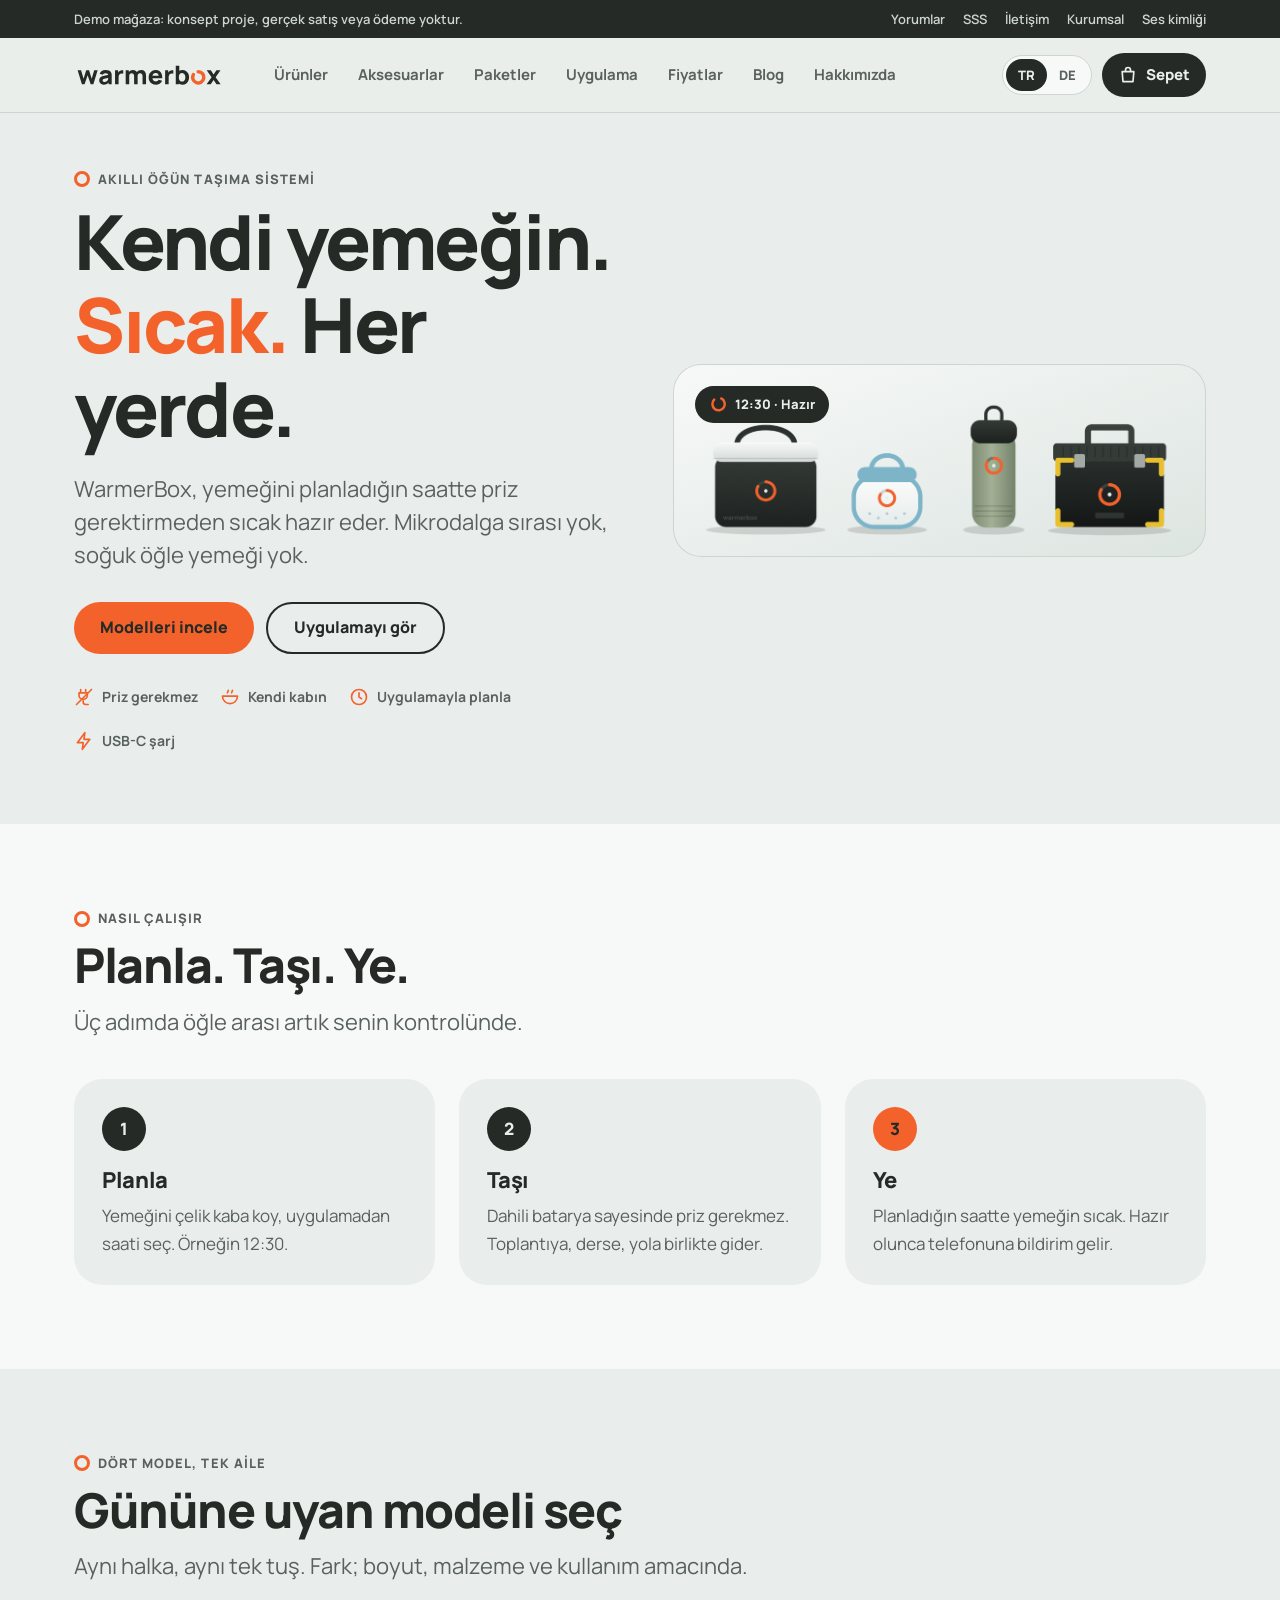
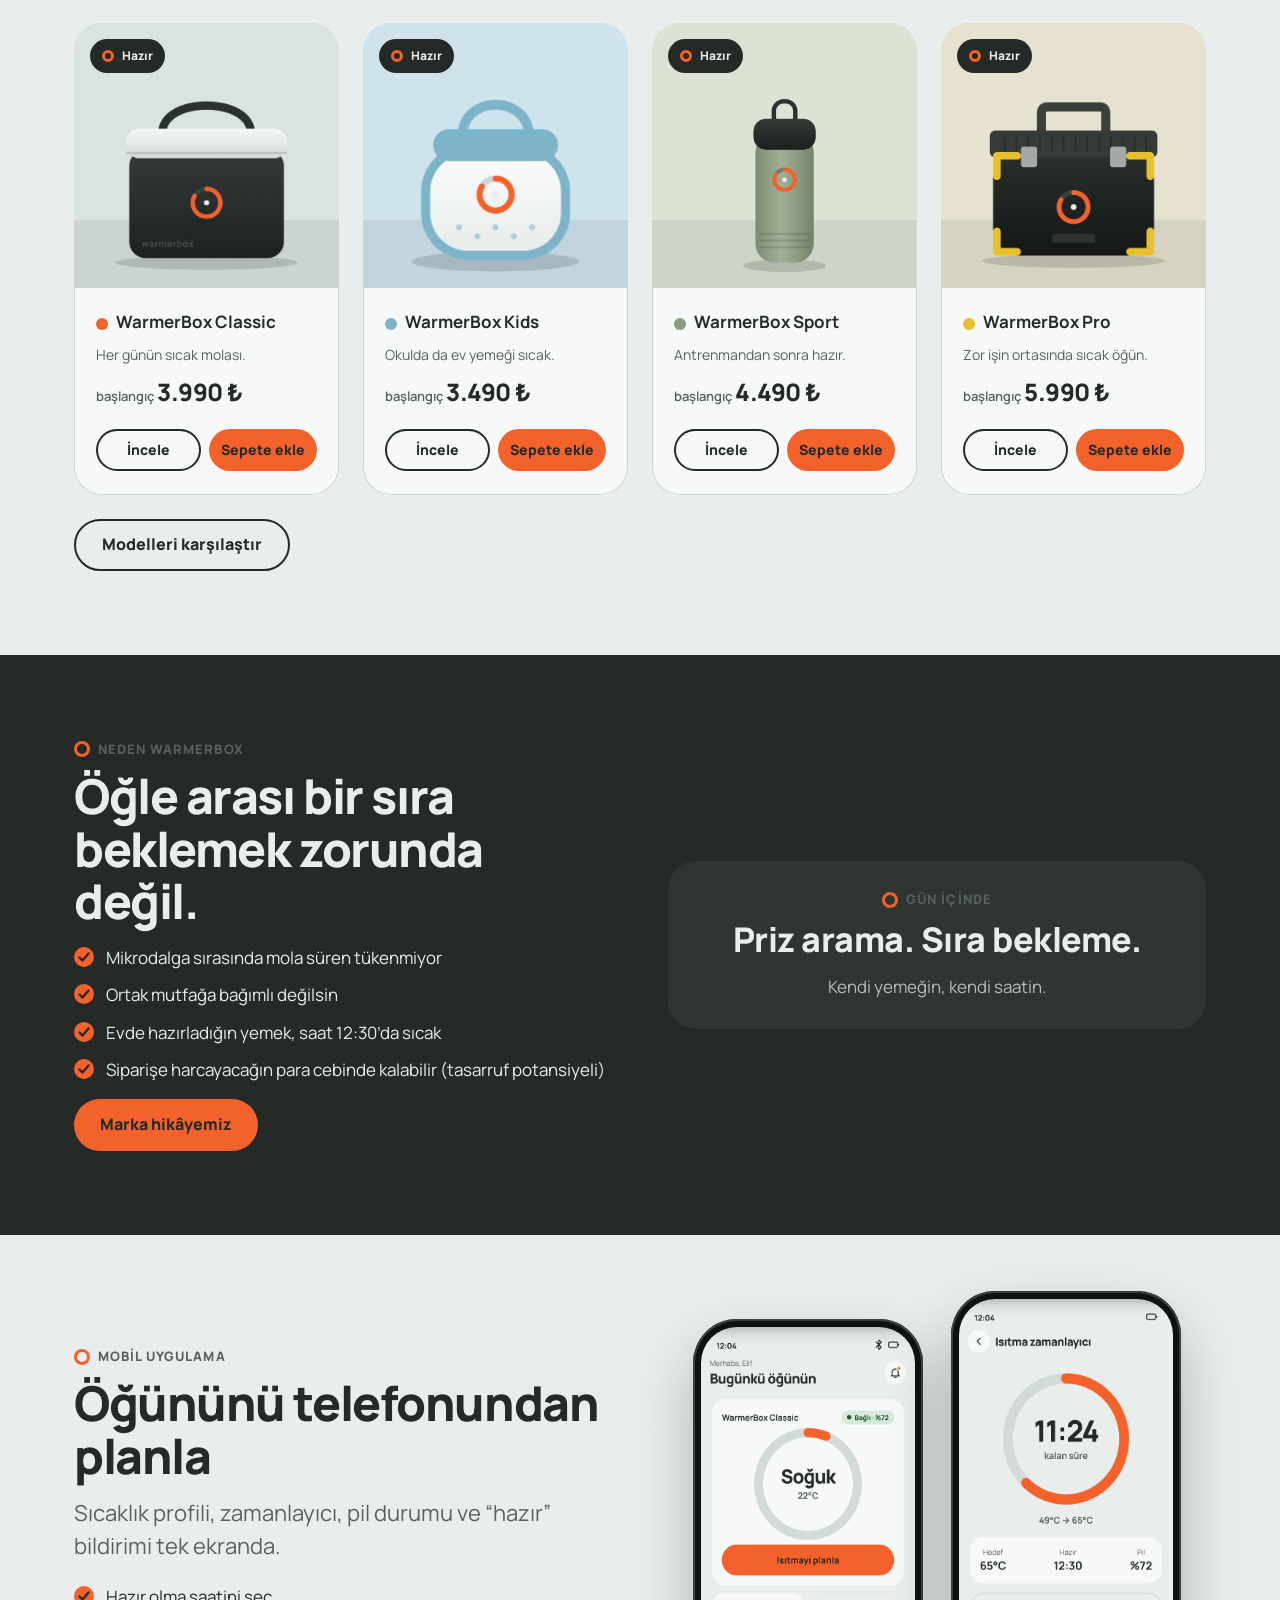
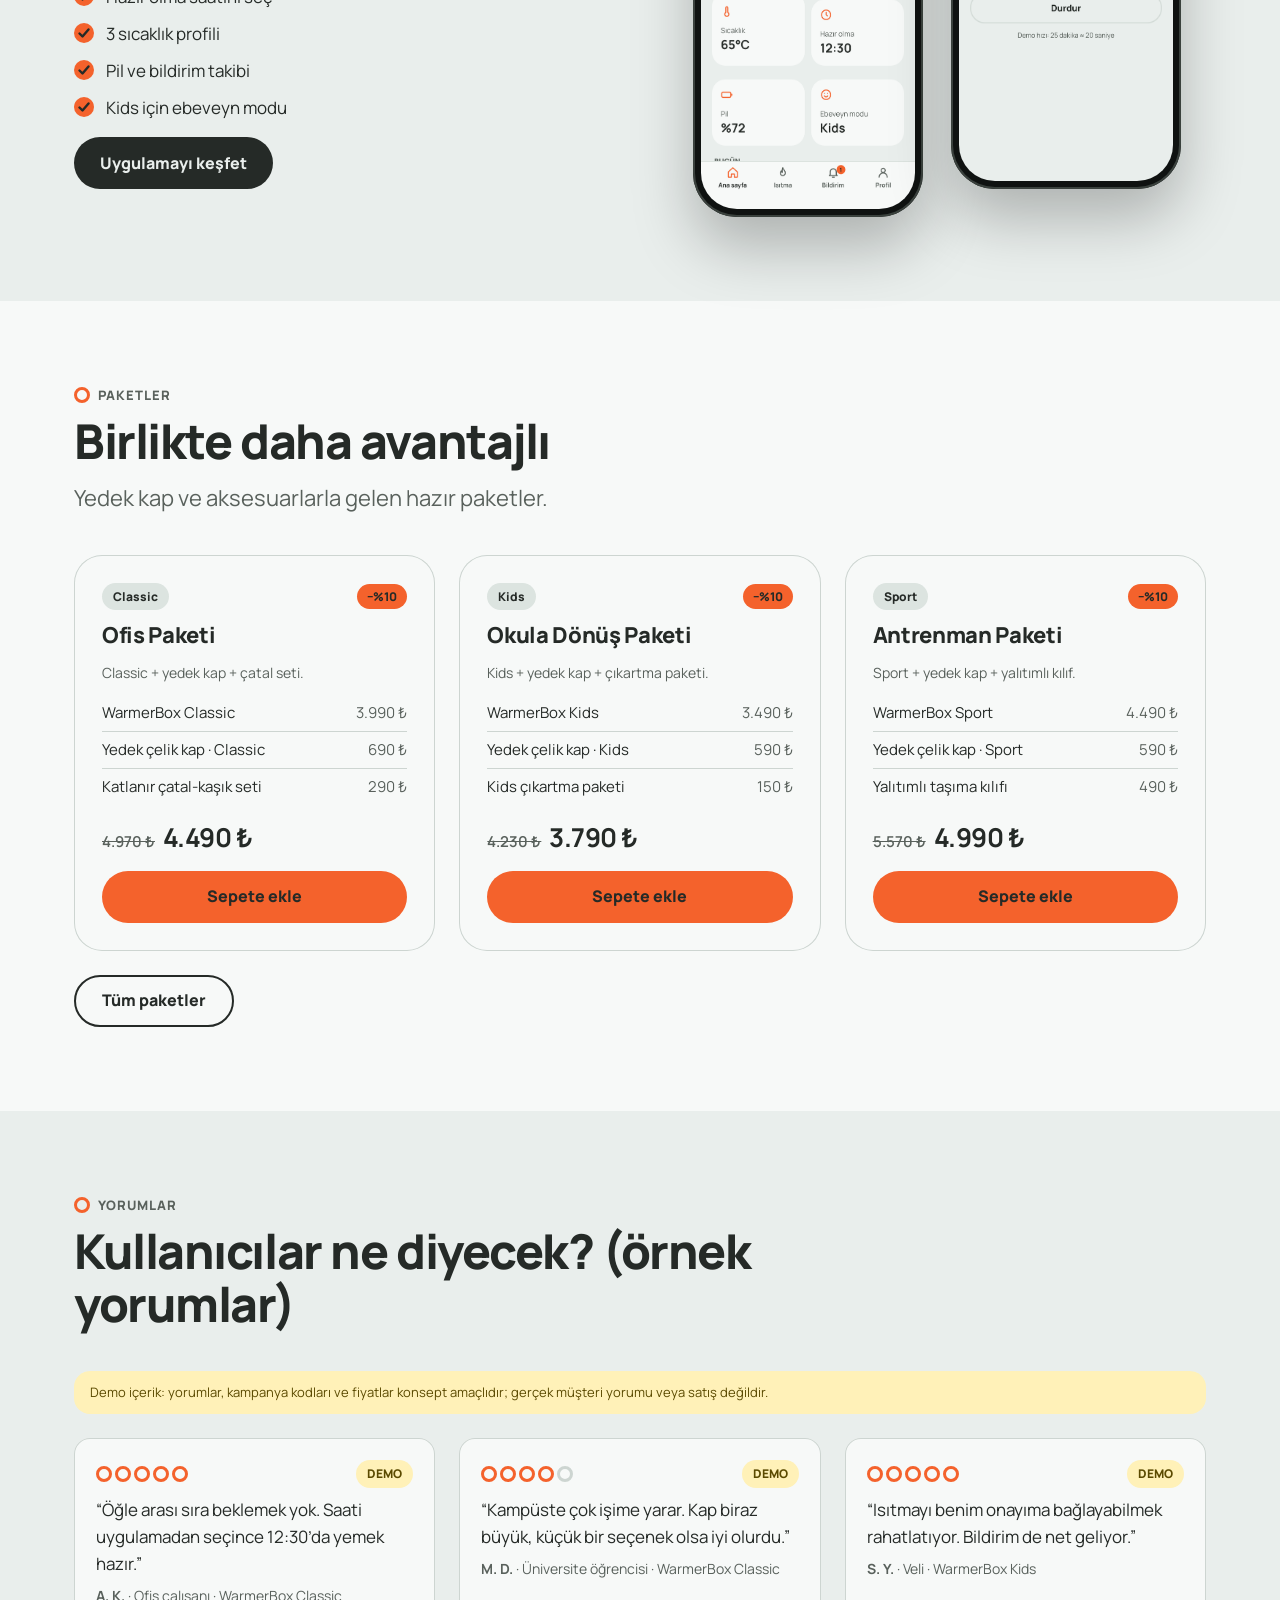
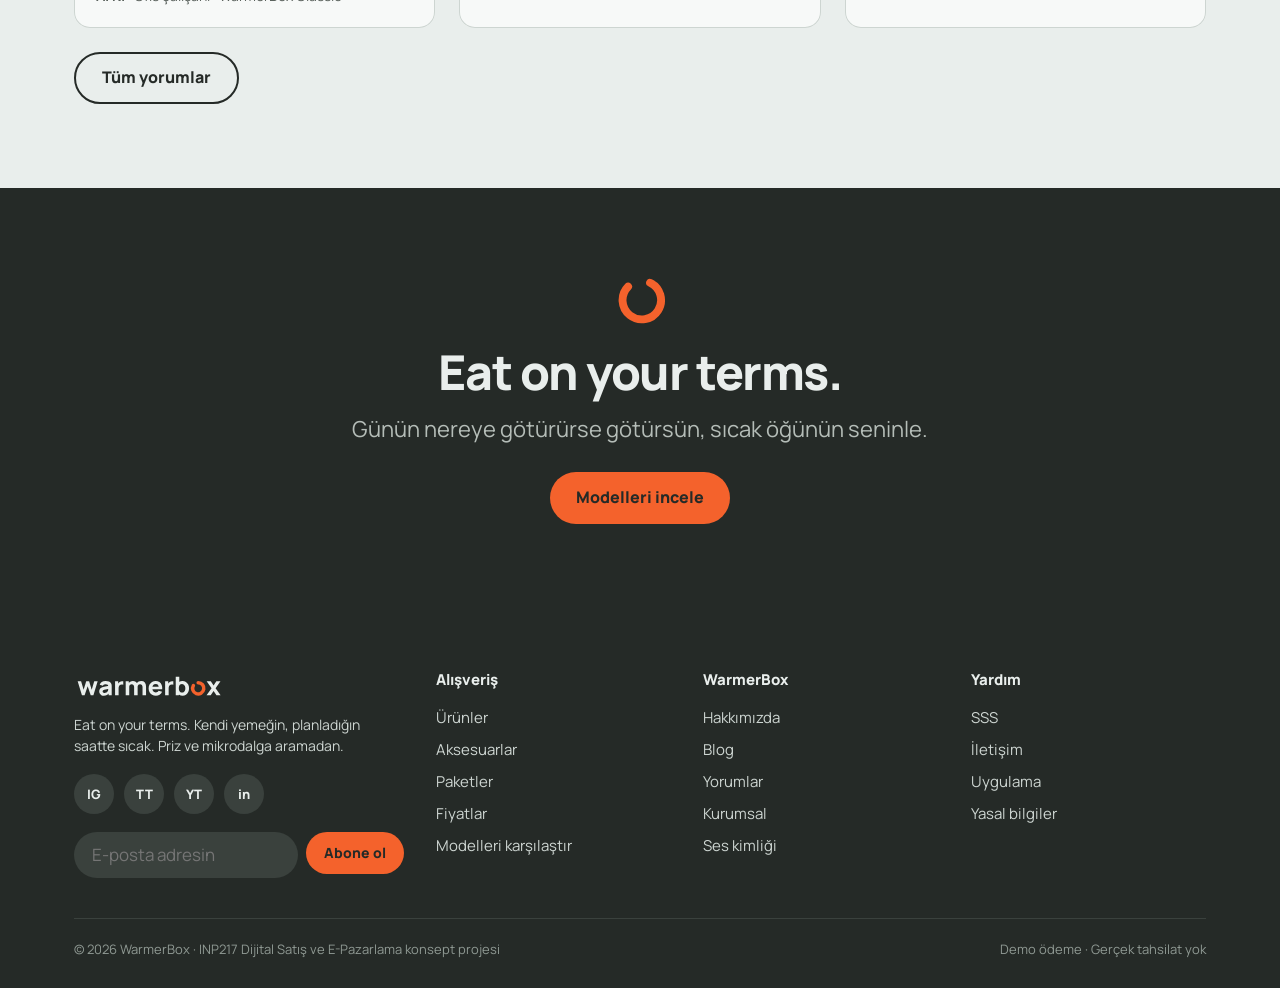
==== index.html @ c0ec7287 "Sunum 1 tamam. Sunum 2 demo tamam." ====
<!doctype html>
<html lang="tr">
<head>
<meta charset="utf-8">
<meta name="viewport" content="width=device-width,initial-scale=1">
<title>WarmerBox</title>
<meta name="description" content="WarmerBox – Eat on your terms. Akıllı öğün taşıma sistemi / Das smarte Lunchbox-System. (Konzept / Konsept)">
<link rel="icon" href="assets/img/app-icon.png">
<link rel="stylesheet" href="css/fonts.css">
<link rel="stylesheet" href="css/style.css">
</head>
<body>
<a class="skip" href="#view">Skip to content</a>
<div id="hdr"></div>
<main id="view" tabindex="-1"></main>
<div id="ftr"></div>
<noscript><p style="padding:40px;text-align:center">WarmerBox requires JavaScript. / WarmerBox benötigt JavaScript.</p></noscript>
<script src="js/content.js"></script>
<script src="js/content.de.js"></script>
<script src="js/app.js"></script>
</body>
</html>
---- css/fonts.css ----
@font-face{font-family:Manrope;font-weight:400;src:url(../assets/fonts/manrope-latin-400-normal.woff2) format("woff2");unicode-range:U+0000-00FF,U+0131,U+0152-0153,U+02BB-02BC,U+02C6,U+02DA,U+02DC,U+2000-206F,U+20AC,U+2122,U+2191,U+2193,U+2212,U+2215,U+FEFF,U+FFFD}
@font-face{font-family:Manrope;font-weight:400;src:url(../assets/fonts/manrope-latin-ext-400-normal.woff2) format("woff2");unicode-range:U+0100-02BA,U+02BD-02C5,U+02C7-02CC,U+02CE-02D7,U+02DD-02FF,U+0304,U+0308,U+0329,U+1D00-1DBF,U+1E00-1E9F,U+1EF2-1EFF,U+2020,U+20A0-20AB,U+20AD-20C0,U+2113,U+2C60-2C7F,U+A720-A7FF}
@font-face{font-family:Manrope;font-weight:600;src:url(../assets/fonts/manrope-latin-600-normal.woff2) format("woff2");unicode-range:U+0000-00FF,U+0131,U+0152-0153,U+02BB-02BC,U+02C6,U+02DA,U+02DC,U+2000-206F,U+20AC,U+2122,U+2191,U+2193,U+2212,U+2215,U+FEFF,U+FFFD}
@font-face{font-family:Manrope;font-weight:600;src:url(../assets/fonts/manrope-latin-ext-600-normal.woff2) format("woff2");unicode-range:U+0100-02BA,U+02BD-02C5,U+02C7-02CC,U+02CE-02D7,U+02DD-02FF,U+0304,U+0308,U+0329,U+1D00-1DBF,U+1E00-1E9F,U+1EF2-1EFF,U+2020,U+20A0-20AB,U+20AD-20C0,U+2113,U+2C60-2C7F,U+A720-A7FF}
@font-face{font-family:Manrope;font-weight:700;src:url(../assets/fonts/manrope-latin-700-normal.woff2) format("woff2");unicode-range:U+0000-00FF,U+0131,U+0152-0153,U+02BB-02BC,U+02C6,U+02DA,U+02DC,U+2000-206F,U+20AC,U+2122,U+2191,U+2193,U+2212,U+2215,U+FEFF,U+FFFD}
@font-face{font-family:Manrope;font-weight:700;src:url(../assets/fonts/manrope-latin-ext-700-normal.woff2) format("woff2");unicode-range:U+0100-02BA,U+02BD-02C5,U+02C7-02CC,U+02CE-02D7,U+02DD-02FF,U+0304,U+0308,U+0329,U+1D00-1DBF,U+1E00-1E9F,U+1EF2-1EFF,U+2020,U+20A0-20AB,U+20AD-20C0,U+2113,U+2C60-2C7F,U+A720-A7FF}
@font-face{font-family:Manrope;font-weight:800;src:url(../assets/fonts/manrope-latin-800-normal.woff2) format("woff2");unicode-range:U+0000-00FF,U+0131,U+0152-0153,U+02BB-02BC,U+02C6,U+02DA,U+02DC,U+2000-206F,U+20AC,U+2122,U+2191,U+2193,U+2212,U+2215,U+FEFF,U+FFFD}
@font-face{font-family:Manrope;font-weight:800;src:url(../assets/fonts/manrope-latin-ext-800-normal.woff2) format("woff2");unicode-range:U+0100-02BA,U+02BD-02C5,U+02C7-02CC,U+02CE-02D7,U+02DD-02FF,U+0304,U+0308,U+0329,U+1D00-1DBF,U+1E00-1E9F,U+1EF2-1EFF,U+2020,U+20A0-20AB,U+20AD-20C0,U+2113,U+2C60-2C7F,U+A720-A7FF}
---- css/style.css ----
:root{--steam:#E9EEEC;--graphite:#252A27;--ember:#F4622C;--sage:#8C9A80;--kraft:#D8C7A9;--sky:#7DB4C8;--hivis:#E8C02E;--paper:#F7F9F8;--line:#CDD5D1;--muted:#59615C;--ok:#3F7A4C;--r1:8px;--r2:16px;--r3:28px;--max:1180px}
*{box-sizing:border-box;margin:0;padding:0}
html{scroll-behavior:smooth}
body{font-family:Manrope,"Segoe UI",system-ui,sans-serif;background:var(--steam);color:var(--graphite);font-size:17px;line-height:1.6;-webkit-font-smoothing:antialiased}
img{max-width:100%;display:block}
a{color:inherit}
button{font:inherit;color:inherit;border:0;background:none;cursor:pointer}
input,select,textarea{font:inherit;color:inherit}
:focus-visible{outline:3px solid var(--ember);outline-offset:3px;border-radius:6px}
.skip{position:absolute;left:-999px;top:8px;background:var(--graphite);color:var(--steam);padding:10px 16px;border-radius:99px;z-index:100}
.skip:focus{left:8px}
.wrap{max-width:var(--max);margin:0 auto;padding:0 24px}
h1,h2,h3,h4{line-height:1.1;letter-spacing:-.03em;font-weight:800}
h1{font-size:clamp(40px,6vw,76px)}
h2{font-size:clamp(30px,4vw,48px);margin-bottom:14px}
h3{font-size:22px;letter-spacing:-.015em;line-height:1.25}
p{max-width:66ch}
.lead{font-size:clamp(18px,2vw,22px);color:var(--muted);line-height:1.5}
.muted{color:var(--muted)}.small{font-size:14px;line-height:1.5}
.eyebrow{font-size:13px;font-weight:800;letter-spacing:.08em;text-transform:uppercase;color:var(--muted);margin-bottom:10px;display:flex;align-items:center;gap:8px}
.eyebrow::before{content:"";width:10px;height:10px;border-radius:50%;border:3px solid var(--ember)}
section.s{padding:84px 0}
section.s.alt{background:var(--paper)}
section.s.dk{background:var(--graphite);color:var(--steam)}
section.s.dk .muted,section.s.dk .lead{color:#B5BDB8}
.sh{margin-bottom:40px;max-width:760px}
.grid{display:grid;gap:24px}
.g2{grid-template-columns:repeat(2,minmax(0,1fr))}.g3{grid-template-columns:repeat(3,minmax(0,1fr))}.g4{grid-template-columns:repeat(4,minmax(0,1fr))}
@media(max-width:980px){.g4{grid-template-columns:repeat(2,minmax(0,1fr))}.g3{grid-template-columns:repeat(2,minmax(0,1fr))}}
@media(max-width:680px){.g2,.g3,.g4{grid-template-columns:minmax(0,1fr)}section.s{padding:56px 0}.snd{grid-template-columns:auto 1fr}.snd code{grid-column:2;justify-self:start}}
.grid>*,.pd>*,.hiw>*,.cart>*{min-width:0}
/* demo bar + header */
.demobar{background:var(--graphite);color:#cdd5d1;font-size:13px;font-weight:600}
.demobar .wrap{display:flex;justify-content:space-between;gap:16px;align-items:center;min-height:38px;flex-wrap:wrap}
.demobar nav{display:flex;gap:18px;flex-wrap:wrap}
.demobar a{text-decoration:none}.demobar a:hover{color:#fff;text-decoration:underline}
header.h{position:sticky;top:0;z-index:50;background:color-mix(in srgb,var(--steam) 90%,transparent);backdrop-filter:blur(12px);border-bottom:1px solid var(--line)}
header.h .wrap{display:flex;align-items:center;gap:24px;height:74px}
.logo{display:block;width:150px;flex:none}
nav.main{display:flex;gap:2px;flex:1;margin-left:12px}
nav.main a{padding:9px 14px;border-radius:99px;font-weight:700;font-size:15px;text-decoration:none;color:var(--muted)}
nav.main a:hover,nav.main a.on{background:var(--paper);color:var(--graphite)}
.hr{display:flex;align-items:center;gap:10px;margin-left:auto}
.langsw{display:inline-flex;background:var(--paper);border-radius:99px;padding:3px;border:1px solid var(--line)}
.langsw button{padding:6px 12px;border-radius:99px;font-weight:800;font-size:13px;color:var(--muted)}
.langsw button.on{background:var(--graphite);color:var(--steam)}
.cartb{position:relative;display:inline-flex;align-items:center;gap:8px;height:44px;padding:0 16px;border-radius:99px;background:var(--graphite);color:var(--steam);font-weight:800;font-size:15px;text-decoration:none}
.cartb .n{min-width:22px;height:22px;border-radius:99px;background:var(--ember);color:var(--graphite);font-size:12px;display:flex;align-items:center;justify-content:center;padding:0 6px}
.burger{display:none;width:44px;height:44px;border-radius:50%;background:var(--paper);align-items:center;justify-content:center}
.burger i,.burger i::before,.burger i::after{display:block;width:18px;height:2px;background:var(--graphite);border-radius:2px;position:relative;content:""}
.burger i::before{position:absolute;top:-6px}.burger i::after{position:absolute;top:6px}
@media(max-width:1020px){nav.main{display:none;position:absolute;top:74px;left:0;right:0;background:var(--steam);flex-direction:column;padding:12px 24px 20px;border-bottom:1px solid var(--line);margin:0}nav.main.open{display:flex}.burger{display:flex}.hr{gap:8px}.cartb span.tx{display:none}.logo{width:128px}header.h .wrap{gap:12px}}
/* buttons */
.btn{display:inline-flex;align-items:center;justify-content:center;gap:8px;height:52px;padding:0 26px;border-radius:99px;font-weight:800;font-size:16px;text-decoration:none;transition:transform .15s,background .15s;white-space:nowrap}
.btn:active{transform:scale(.98)}
.btn.pri{background:var(--ember);color:var(--graphite)}.btn.pri:hover{background:#ff7340}
.btn.dk{background:var(--graphite);color:var(--steam)}.btn.dk:hover{background:#3a413d}
.btn.out{border:2px solid var(--graphite)}.btn.out:hover{background:var(--graphite);color:var(--steam)}
.dk .btn.out{border-color:var(--steam)}.dk .btn.out:hover{background:var(--steam);color:var(--graphite)}
.btn.sm{height:42px;padding:0 18px;font-size:14px}
.btn[disabled]{opacity:.5;cursor:not-allowed}
.row{display:flex;gap:12px;flex-wrap:wrap;align-items:center}
.tag{display:inline-flex;align-items:center;gap:6px;padding:4px 11px;border-radius:99px;font-size:12px;font-weight:800;background:#DCE4E0;color:var(--graphite)}
.tag.ember{background:var(--ember)}.tag.demo{background:#FFF1B8;color:#5b4a00}.tag.ok{background:#D7EBDC;color:#25573A}
/* hero */
.hero{padding:56px 0 72px;overflow:hidden}
.hero .wrap{display:grid;grid-template-columns:1.05fr 1fr;gap:40px;align-items:center}
.hero h1{margin-bottom:22px}
.hero h1 em{font-style:normal;color:var(--ember)}
.hero .lead{margin-bottom:30px}
.hero .meta{display:flex;gap:22px;flex-wrap:wrap;margin-top:32px;font-size:14px;font-weight:700;color:var(--muted)}
.hero .meta span{display:flex;align-items:center;gap:8px}
.hero .meta svg{width:20px;height:20px;stroke:var(--ember);fill:none;stroke-width:2;stroke-linecap:round;stroke-linejoin:round}
.herovis{position:relative;border-radius:var(--r3);background:linear-gradient(160deg,#F7F9F8,#DDE5E1);padding:36px 24px 20px;box-shadow:inset 0 0 0 1px var(--line)}
.herovis img{width:100%}
.herovis .chip{position:absolute;top:22px;left:22px;background:var(--graphite);color:var(--steam);padding:8px 14px;border-radius:99px;font-weight:800;font-size:13px;display:flex;gap:8px;align-items:center}
.herovis .chip img{width:18px;height:18px}
@media(max-width:900px){.hero .wrap{grid-template-columns:minmax(0,1fr)}.hero{padding-top:32px}}
/* steam & scenes */
.scene{position:relative;border-radius:var(--r3);overflow:hidden;aspect-ratio:4/3.4;background:var(--bg,#DDE5E1);display:flex;align-items:flex-end;justify-content:center}
.scene::before{content:"";position:absolute;left:0;right:0;bottom:0;height:26%;background:var(--floor,rgba(37,42,39,.08))}
.scene img.p{position:relative;height:66%;width:auto;max-width:70%;object-fit:contain;margin-bottom:6%;z-index:2}
.scene .tagc{position:absolute;top:16px;left:16px;z-index:3;background:var(--graphite);color:var(--steam);border-radius:99px;padding:7px 12px;font-size:12px;font-weight:800;display:flex;gap:8px;align-items:center}
.scene .tagc i{width:12px;height:12px;border-radius:50%;border:3px solid var(--ember);display:block}
.steamw{position:absolute;z-index:3;left:50%;bottom:62%;width:90px;height:110px;transform:translateX(-50%);pointer-events:none}
.steamw path{fill:none;stroke:rgba(255,255,255,.85);stroke-width:4;stroke-linecap:round;stroke-dasharray:60;animation:st 3.2s infinite ease-in-out;opacity:0}
.steamw path:nth-child(2){animation-delay:.9s}.steamw path:nth-child(3){animation-delay:1.8s}
@keyframes st{0%{stroke-dashoffset:60;opacity:0;transform:translateY(12px)}35%{opacity:1}100%{stroke-dashoffset:-30;opacity:0;transform:translateY(-14px)}}
@media(prefers-reduced-motion:reduce){*{animation:none!important;transition:none!important}html{scroll-behavior:auto}}
/* cards */
.card{background:var(--paper);border-radius:var(--r3);padding:28px}
.dk .card{background:#2f3532}
.step{position:relative}.step .num{width:44px;height:44px;border-radius:50%;background:var(--graphite);color:var(--steam);display:flex;align-items:center;justify-content:center;font-weight:800;margin-bottom:16px}
.step:nth-child(3) .num{background:var(--ember);color:var(--graphite)}
.pc{background:var(--paper);border-radius:var(--r3);overflow:hidden;display:flex;flex-direction:column;box-shadow:inset 0 0 0 1px var(--line);transition:transform .2s,box-shadow .2s}
.pc:hover{transform:translateY(-4px);box-shadow:0 18px 40px rgba(37,42,39,.12),inset 0 0 0 1px var(--line)}
.pc .scene{border-radius:0;aspect-ratio:1/1}
.pc .in{padding:20px 22px 24px;display:flex;flex-direction:column;gap:8px;flex:1}
.pc .pr{font-size:24px;font-weight:800;letter-spacing:-.02em}
.pc .pr small{font-size:13px;font-weight:600;color:var(--muted);letter-spacing:0}
.pc .ac{display:flex;gap:8px;margin-top:auto;padding-top:10px}
.pc .ac .btn{flex:1;padding:0 12px}
.mdot{display:inline-block;width:12px;height:12px;border-radius:50%;margin-right:8px;vertical-align:middle}
/* accessories */
.ac-card{background:var(--paper);border-radius:var(--r2);padding:20px;display:flex;flex-direction:column;gap:6px;box-shadow:inset 0 0 0 1px var(--line)}
.ac-card .ico{width:56px;height:56px;border-radius:16px;background:#DCE4E0;display:flex;align-items:center;justify-content:center;margin-bottom:6px}
.ac-card .ico svg{width:28px;height:28px;stroke:var(--graphite);fill:none;stroke-width:2;stroke-linecap:round;stroke-linejoin:round}
.ac-card .pr{font-weight:800;font-size:20px}
.ac-card .btn{margin-top:auto}
/* bundles */
.bd{background:var(--paper);border-radius:var(--r3);padding:28px;display:flex;flex-direction:column;gap:12px;box-shadow:inset 0 0 0 1px var(--line)}
.bd ul{list-style:none}.bd li{padding:6px 0;border-bottom:1px solid var(--line);font-size:15px;display:flex;justify-content:space-between;gap:12px}
.bd li:last-child{border:0}
.old{text-decoration:line-through;color:var(--muted);font-size:15px;font-weight:600;margin-right:8px}
.save{background:var(--ember);color:var(--graphite);padding:3px 10px;border-radius:99px;font-size:12px;font-weight:800}
.camp{border-radius:var(--r3);padding:34px;background:var(--graphite);color:var(--steam);display:flex;flex-direction:column;gap:10px;position:relative;overflow:hidden}
.camp.k{background:var(--kraft);color:var(--graphite)}.camp.s{background:var(--sky);color:var(--graphite)}
.camp h3{font-size:26px}.camp code{background:rgba(255,255,255,.15);padding:2px 10px;border-radius:8px;font-weight:800}
.camp.k code,.camp.s code{background:rgba(37,42,39,.12)}
/* tables */
.tbl{overflow-x:auto;border-radius:var(--r2);background:var(--paper);box-shadow:inset 0 0 0 1px var(--line)}
table{border-collapse:collapse;width:100%;min-width:640px}
th,td{padding:14px 18px;text-align:left;border-bottom:1px solid var(--line);font-size:15px;vertical-align:top}
th{font-weight:800;background:var(--paper)}
tr:last-child td{border:0}
td:first-child{font-weight:700;color:var(--muted);width:20%}
.cmpchips{display:flex;gap:8px;flex-wrap:wrap;margin-bottom:16px}
.fchip{padding:9px 16px;border-radius:99px;background:var(--paper);border:2px solid var(--line);font-weight:700;font-size:14px}
.fchip.on{background:var(--graphite);color:var(--steam);border-color:var(--graphite)}
/* product detail */
.pd{display:grid;grid-template-columns:minmax(0,1.1fr) minmax(0,1fr);gap:48px;align-items:start}
@media(max-width:900px){.pd{grid-template-columns:minmax(0,1fr)}}
.pd .scene{aspect-ratio:1/1.02}
.price{font-size:38px;font-weight:800;letter-spacing:-.03em;margin:12px 0 4px}
.crumbs{font-size:14px;color:var(--muted);margin-bottom:18px}.crumbs a{text-decoration:none}.crumbs a:hover{text-decoration:underline}
.qty{display:inline-flex;align-items:center;background:var(--paper);border-radius:99px;border:2px solid var(--line);height:52px}
.qty button{width:46px;height:100%;font-weight:800;font-size:20px;border-radius:99px}
.qty b{min-width:30px;text-align:center}
ul.ticks{list-style:none;display:grid;gap:10px;margin:16px 0}
ul.ticks li{display:flex;gap:12px;align-items:flex-start}
ul.ticks li::before{content:"";flex:none;width:20px;height:20px;margin-top:3px;border-radius:50%;background:var(--ember) url("data:image/svg+xml,%3Csvg xmlns='http://www.w3.org/2000/svg' viewBox='0 0 20 20'%3E%3Cpath d='M5.5 10.5l3 3 6-7' fill='none' stroke='%23252A27' stroke-width='2.4' stroke-linecap='round' stroke-linejoin='round'/%3E%3C/svg%3E") center/contain no-repeat}
.note{font-size:13px;color:var(--muted);background:#DCE4E0;border-radius:var(--r2);padding:12px 16px;margin-top:16px;line-height:1.5}
.note.demo{background:#FFF1B8;color:#5b4a00}
/* faq */
details{background:var(--paper);border-radius:var(--r2);padding:0 22px;margin-bottom:10px;box-shadow:inset 0 0 0 1px var(--line)}
summary{list-style:none;cursor:pointer;padding:18px 28px 18px 0;font-weight:800;font-size:17px;position:relative}
summary::-webkit-details-marker{display:none}
summary::after{content:"+";position:absolute;right:0;top:50%;transform:translateY(-50%);font-size:24px;color:var(--ember);transition:.2s}
details[open] summary::after{content:"–"}
details p{padding:0 0 20px;color:var(--muted)}
/* reviews */
.rv{background:var(--paper);border-radius:var(--r2);padding:22px;box-shadow:inset 0 0 0 1px var(--line);display:flex;flex-direction:column;gap:8px}
.stars{display:flex;gap:3px}.stars i{width:16px;height:16px;border-radius:50%;border:3px solid var(--line);display:block}.stars i.f{border-color:var(--ember)}
/* forms */
.form{display:grid;gap:16px}
.f2{display:grid;grid-template-columns:minmax(0,1fr) minmax(0,1fr);gap:16px}
@media(max-width:680px){.f2{grid-template-columns:minmax(0,1fr)}}
label.fl{display:block;font-weight:700;font-size:14px}
label.fl span{display:block;margin-bottom:6px;color:var(--muted)}
label.fl input,label.fl select,label.fl textarea{width:100%;height:54px;border-radius:var(--r2);border:2px solid var(--line);background:var(--paper);padding:0 16px}
label.fl textarea{height:130px;padding:14px 16px;resize:vertical}
label.fl input:focus,label.fl select:focus,label.fl textarea:focus{border-color:var(--graphite);outline:none}
label.fl input:user-invalid,label.fl select:user-invalid,label.fl textarea:user-invalid{border-color:#B83A23}
.radio{display:flex;gap:14px;align-items:center;border:2px solid var(--line);background:var(--paper);border-radius:var(--r2);padding:14px 16px;cursor:pointer}
.radio input{accent-color:var(--ember);width:20px;height:20px}
.radio.on{border-color:var(--graphite)}
.ok-box{background:#D7EBDC;color:#1F4A30;border-radius:var(--r2);padding:16px 18px;font-weight:700}
/* cart */
.cart{display:grid;grid-template-columns:minmax(0,1.5fr) minmax(0,1fr);gap:32px;align-items:start}
@media(max-width:900px){.cart{grid-template-columns:minmax(0,1fr)}}
.ci{display:grid;grid-template-columns:90px 1fr auto;gap:18px;align-items:center;padding:18px 0;border-bottom:1px solid var(--line)}
.ci .th{width:90px;height:90px;border-radius:var(--r2);background:#DCE4E0;display:flex;align-items:center;justify-content:center;overflow:hidden}
.ci .th img{height:80%;width:auto;object-fit:contain}
.ci .th svg{width:34px;height:34px;stroke:var(--graphite);fill:none;stroke-width:2;stroke-linecap:round}
.ci .qty{height:40px}.ci .qty button{width:36px}
.sum{position:sticky;top:96px}
.sum .ln{display:flex;justify-content:space-between;padding:8px 0;font-size:15px}
.sum .tot{font-size:22px;font-weight:800;border-top:2px solid var(--graphite);margin-top:8px;padding-top:14px}
.steps{display:flex;gap:10px;margin-bottom:28px;flex-wrap:wrap}
.steps span{padding:8px 16px;border-radius:99px;background:var(--paper);font-weight:700;font-size:14px;color:var(--muted)}
.steps span.on{background:var(--graphite);color:var(--steam)}
/* phone mock */
.phone{width:290px;aspect-ratio:390/844;border-radius:44px;background:#0f1211;padding:8px;box-shadow:0 30px 60px rgba(0,0,0,.25),inset 0 0 0 2px #3a413d;flex:none}
.phone img,.phone iframe{width:100%;height:100%;border-radius:36px;display:block;border:0;background:var(--steam)}
.phones{display:flex;gap:28px;justify-content:center;align-items:flex-end;flex-wrap:wrap}
.phones .phone{width:min(230px,44vw)}
.phones .phone:nth-child(2){transform:translateY(-28px)}
section.s.alt .card{background:var(--steam)}
.live{width:340px}
/* sound */
.snd{display:grid;grid-template-columns:auto 1fr auto;gap:16px;align-items:center;padding:16px 0;border-bottom:1px solid var(--line)}
.snd .pl{width:52px;height:52px;border-radius:50%;background:var(--graphite);color:var(--steam);display:flex;align-items:center;justify-content:center}
.snd .pl.on{background:var(--ember);color:var(--graphite)}
.snd code{font-size:13px;background:#DCE4E0;padding:2px 8px;border-radius:6px}
pre.lyr{white-space:pre-wrap;font:inherit;line-height:1.8}
.copy{border-radius:var(--r2);background:var(--paper);padding:18px;font-size:14px;line-height:1.6;box-shadow:inset 0 0 0 1px var(--line)}
/* footer */
footer.f{background:var(--graphite);color:#cdd5d1;padding:64px 0 28px;margin-top:0}
footer.f .cols{display:grid;grid-template-columns:minmax(0,1.4fr) repeat(3,minmax(0,1fr));gap:32px}
@media(max-width:860px){footer.f .cols{grid-template-columns:minmax(0,1fr) minmax(0,1fr)}footer.f .cols>div:first-child{grid-column:1/-1}}
footer.f h4{color:var(--steam);font-size:15px;margin-bottom:14px;letter-spacing:0}
footer.f a{display:block;text-decoration:none;padding:4px 0;font-size:15px}footer.f a:hover{color:#fff;text-decoration:underline}
footer.f .soc{display:flex;gap:10px;margin:18px 0}
footer.f .soc a{width:40px;height:40px;border-radius:50%;background:#3a413d;display:flex;align-items:center;justify-content:center;padding:0;font-weight:800;font-size:13px;color:var(--steam)}
footer.f .soc a:hover{background:var(--ember);color:var(--graphite);text-decoration:none}
footer.f .base{border-top:1px solid #3a413d;margin-top:40px;padding-top:20px;font-size:13px;color:#8f9993;display:flex;justify-content:space-between;gap:16px;flex-wrap:wrap}
.nl{display:flex;gap:8px;margin-top:12px}.nl input{flex:1;min-width:0;height:46px;border-radius:99px;border:0;padding:0 18px;background:#3a413d;color:#fff}
.toast{position:fixed;left:50%;bottom:28px;transform:translate(-50%,30px);background:var(--graphite);color:var(--steam);padding:14px 22px;border-radius:99px;font-weight:700;z-index:200;opacity:0;transition:.3s;pointer-events:none;box-shadow:0 14px 40px rgba(0,0,0,.3)}
.toast.show{opacity:1;transform:translate(-50%,0)}
.pill-row{display:flex;gap:10px;flex-wrap:wrap}
.band{display:grid;grid-template-columns:repeat(4,1fr);gap:20px;text-align:center}
@media(max-width:760px){.band{grid-template-columns:repeat(2,1fr)}}
.band b{display:block;font-size:34px;font-weight:800;letter-spacing:-.03em}
.hiw{display:grid;grid-template-columns:minmax(0,1fr) minmax(0,1fr);gap:56px;align-items:center}
@media(max-width:900px){.hiw{grid-template-columns:minmax(0,1fr)}}
.swatch{height:92px;border-radius:var(--r2);display:flex;align-items:flex-end;padding:10px 12px;font-weight:800;font-size:13px}
.blogc{display:flex;flex-direction:column;gap:10px;text-decoration:none;background:var(--paper);border-radius:var(--r3);padding:26px;box-shadow:inset 0 0 0 1px var(--line);transition:transform .2s}
.blogc:hover{transform:translateY(-3px)}
.article{max-width:720px}.article p{margin-bottom:18px;max-width:none}.article h2{font-size:28px;margin:30px 0 10px}
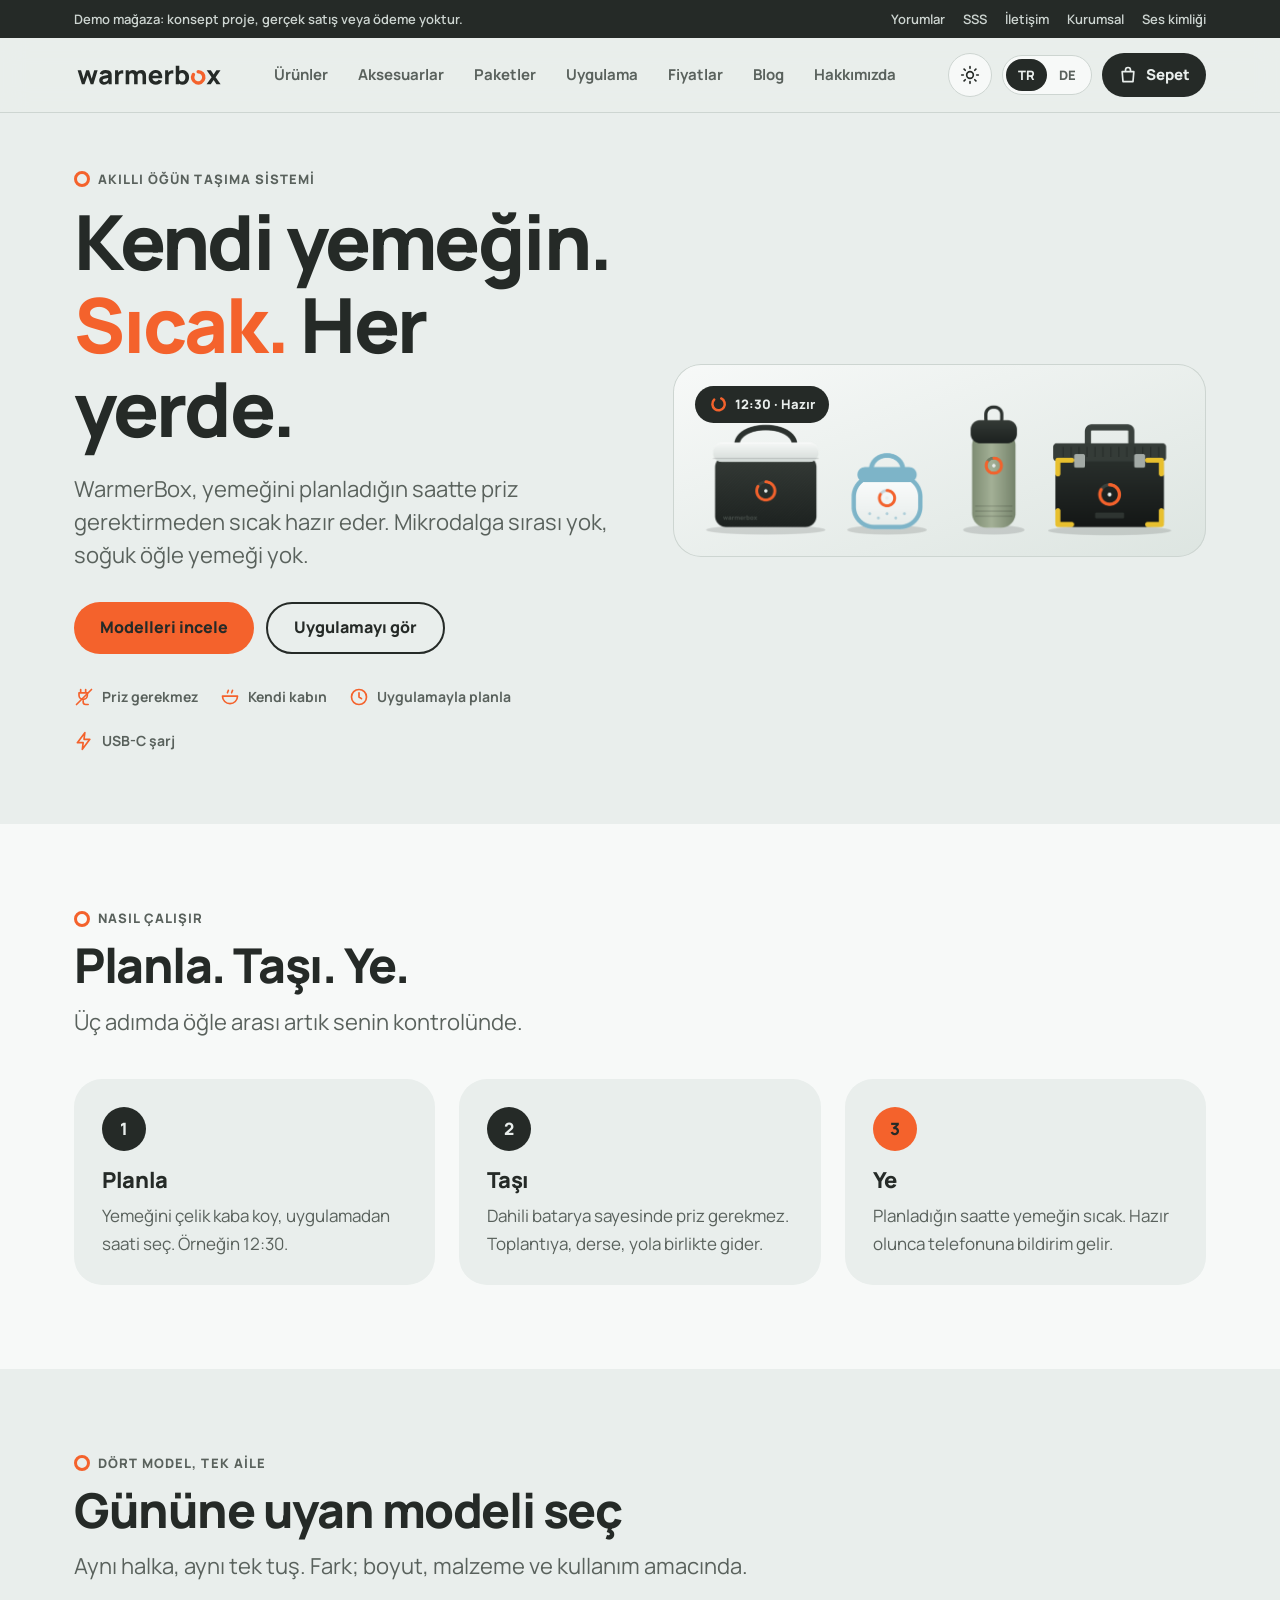
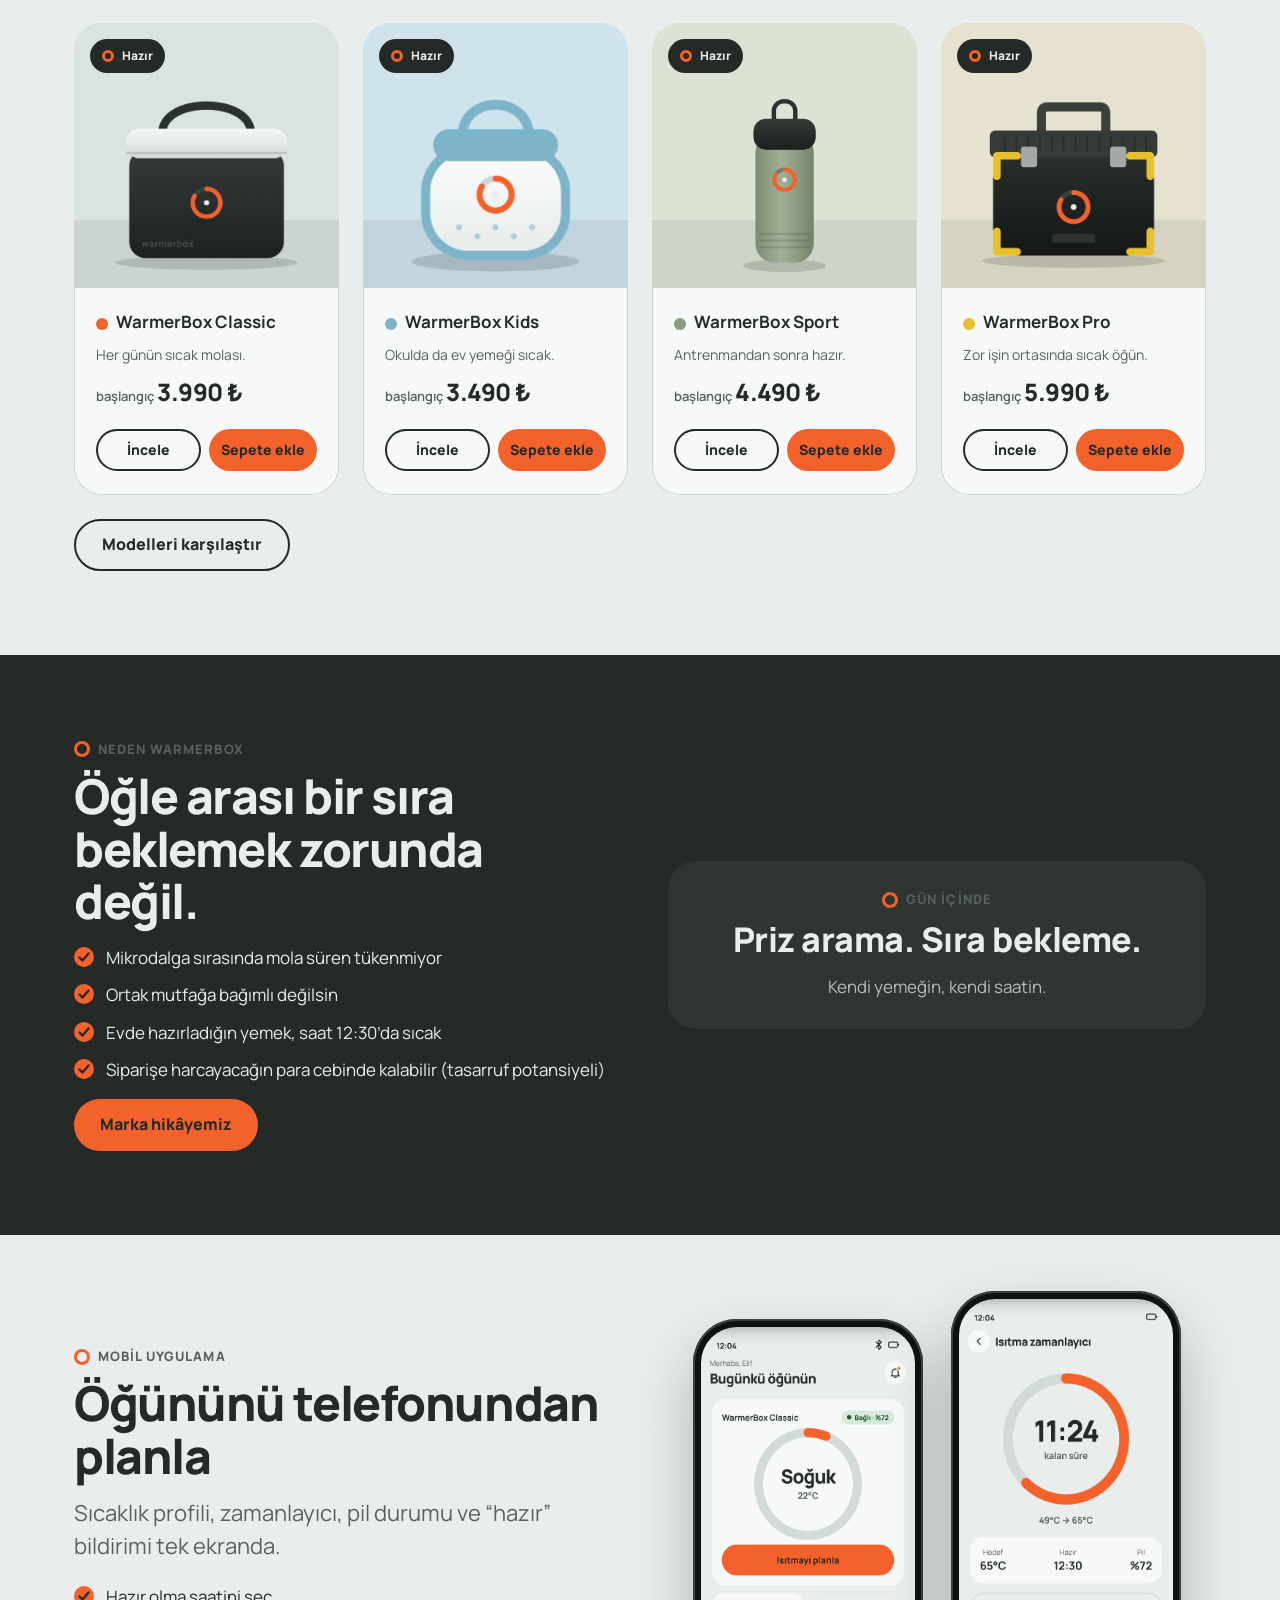
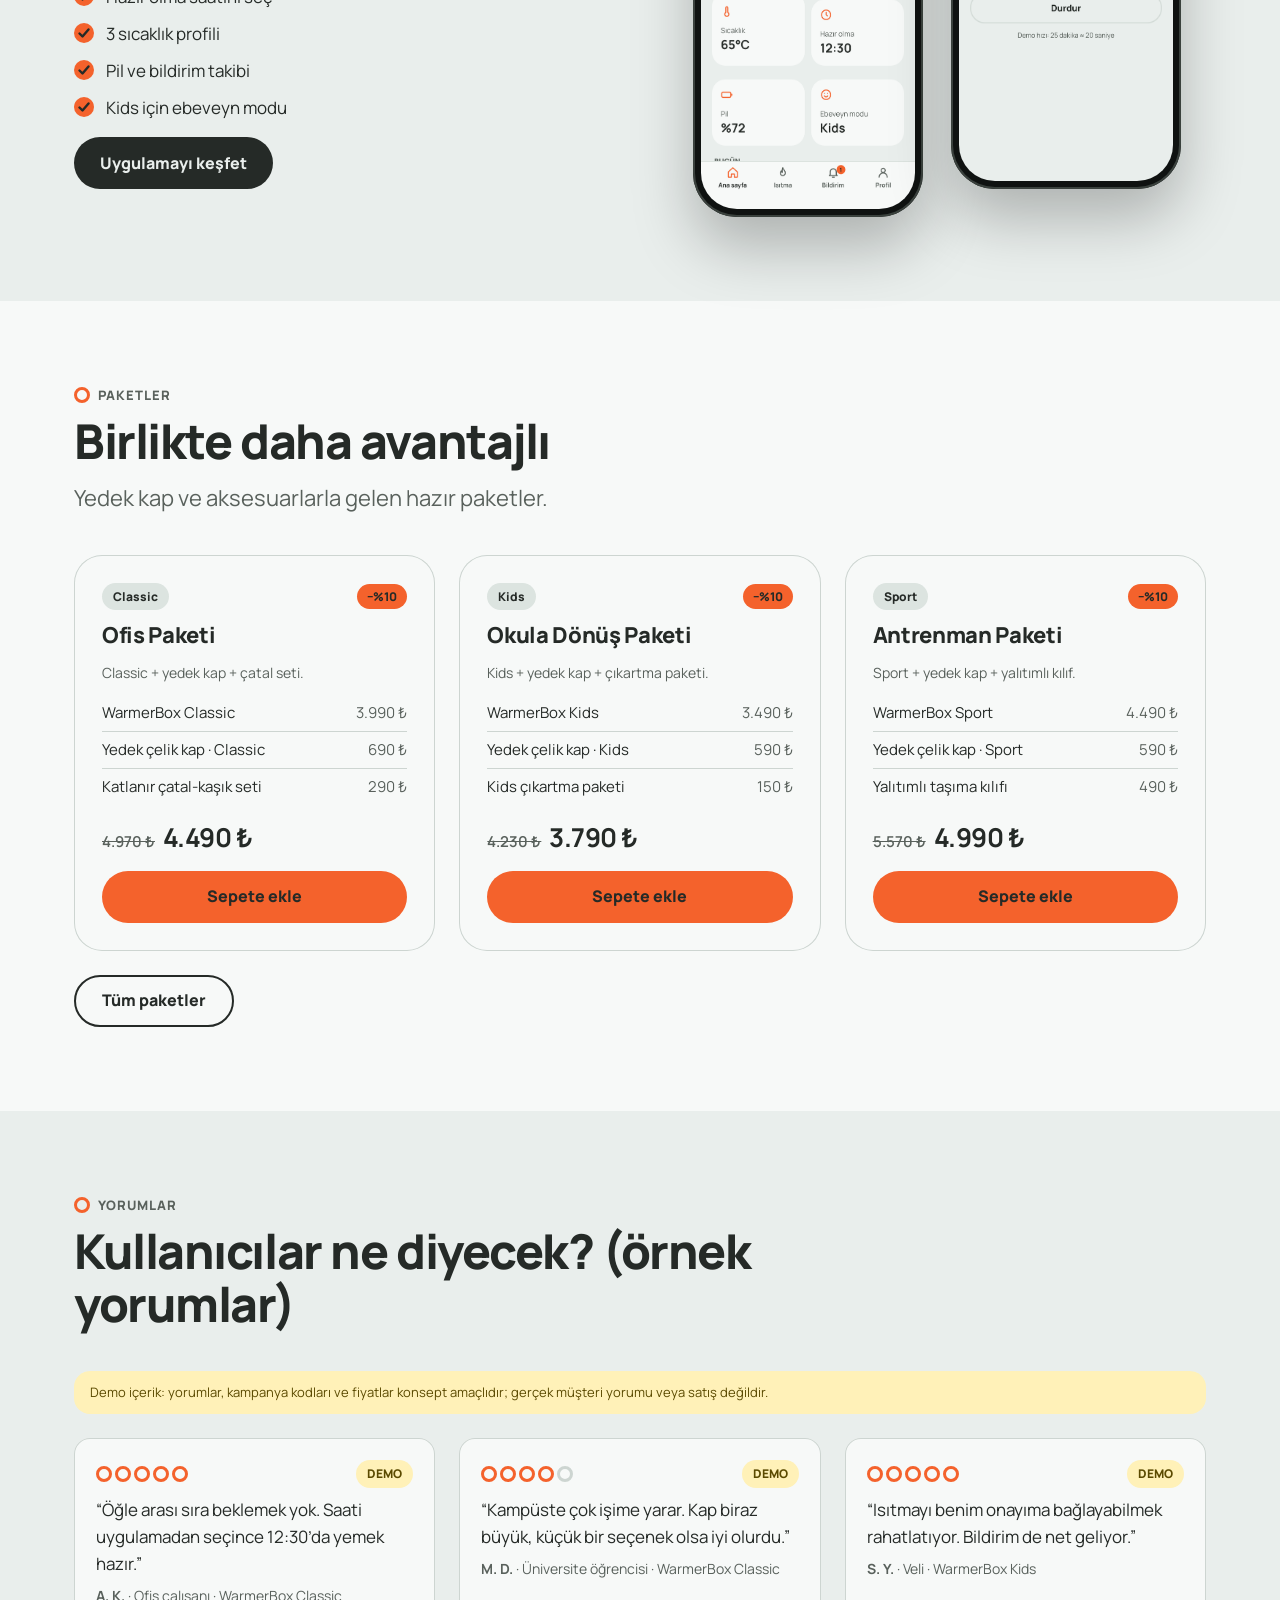
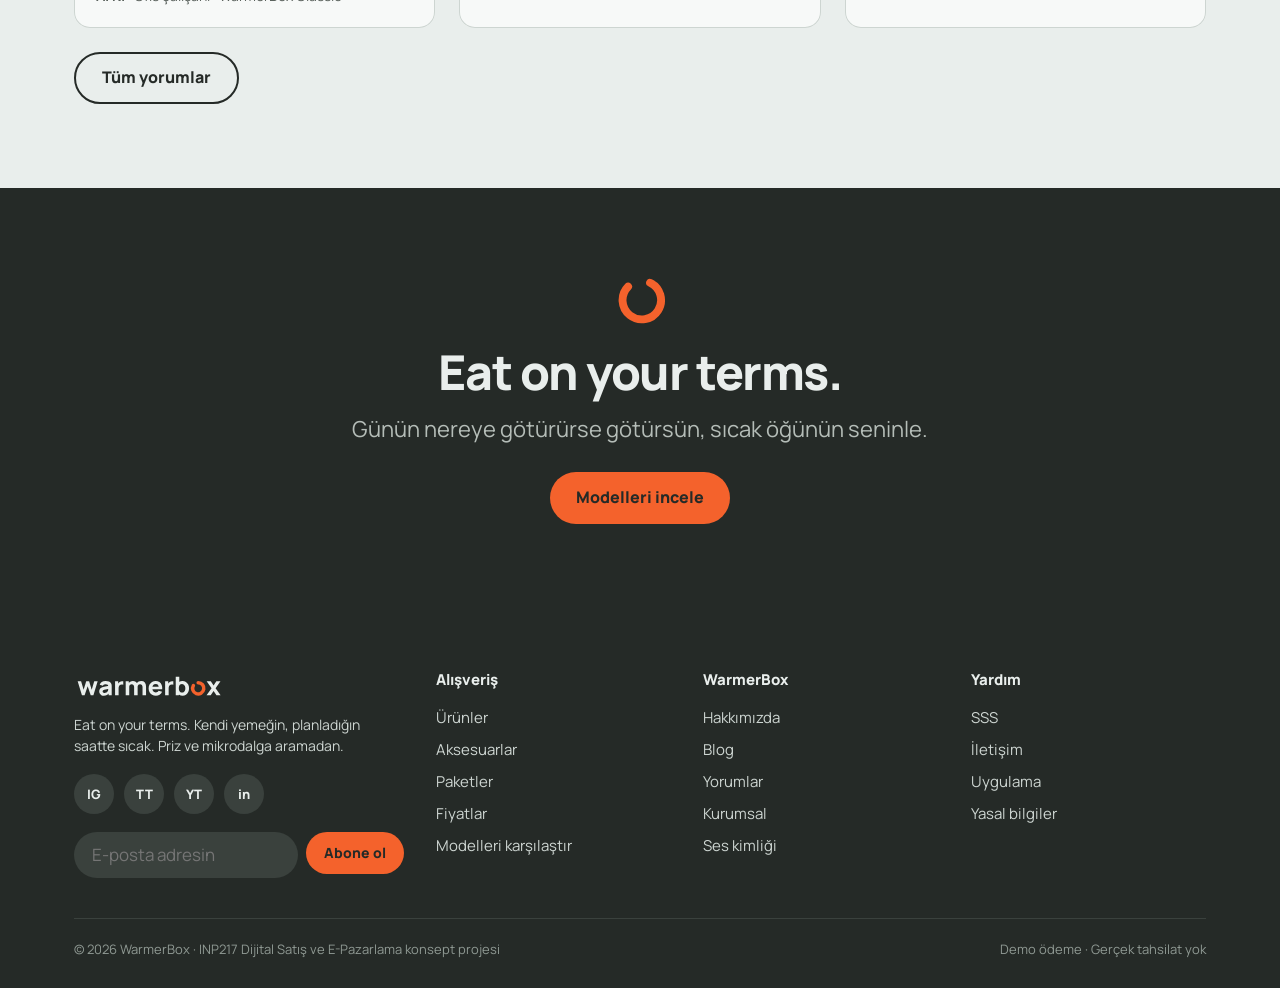
==== commit 8b8ae6a5: "Sunum 2 v2" ====
--- a/index.html
+++ b/index.html
@@ -6,6 +6,7 @@
 <title>WarmerBox</title>
 <meta name="description" content="WarmerBox – Eat on your terms. Akıllı öğün taşıma sistemi / Das smarte Lunchbox-System. (Konzept / Konsept)">
 <link rel="icon" href="assets/img/app-icon.png">
+<script>try{var s=localStorage.getItem("wb_theme");document.documentElement.dataset.theme=s==="dark"||s==="light"?s:(matchMedia("(prefers-color-scheme:dark)").matches?"dark":"light")}catch(e){}</script>
 <link rel="stylesheet" href="css/fonts.css">
 <link rel="stylesheet" href="css/style.css">
 </head>
--- a/css/style.css
+++ b/css/style.css
@@ -1,13 +1,13 @@
-:root{--steam:#E9EEEC;--graphite:#252A27;--ember:#F4622C;--sage:#8C9A80;--kraft:#D8C7A9;--sky:#7DB4C8;--hivis:#E8C02E;--paper:#F7F9F8;--line:#CDD5D1;--muted:#59615C;--ok:#3F7A4C;--r1:8px;--r2:16px;--r3:28px;--max:1180px}
+:root{--steam:#E9EEEC;--graphite:#252A27;--ember:#F4622C;--sage:#8C9A80;--kraft:#D8C7A9;--sky:#7DB4C8;--hivis:#E8C02E;--paper:#F7F9F8;--line:#CDD5D1;--muted:#59615C;--ok:#3F7A4C;--r1:8px;--r2:16px;--r3:28px;--max:1180px;--ink:#252A27;--on-dk:#E9EEEC;--chip:#DCE4E0;--vis1:#F7F9F8;--vis2:#DDE5E1;color-scheme:light}
 *{box-sizing:border-box;margin:0;padding:0}
 html{scroll-behavior:smooth}
-body{font-family:Manrope,"Segoe UI",system-ui,sans-serif;background:var(--steam);color:var(--graphite);font-size:17px;line-height:1.6;-webkit-font-smoothing:antialiased}
+body{font-family:Manrope,"Segoe UI",system-ui,sans-serif;background:var(--steam);color:var(--ink);font-size:17px;line-height:1.6;-webkit-font-smoothing:antialiased}
 img{max-width:100%;display:block}
 a{color:inherit}
 button{font:inherit;color:inherit;border:0;background:none;cursor:pointer}
 input,select,textarea{font:inherit;color:inherit}
 :focus-visible{outline:3px solid var(--ember);outline-offset:3px;border-radius:6px}
-.skip{position:absolute;left:-999px;top:8px;background:var(--graphite);color:var(--steam);padding:10px 16px;border-radius:99px;z-index:100}
+.skip{position:absolute;left:-999px;top:8px;background:var(--graphite);color:var(--on-dk);padding:10px 16px;border-radius:99px;z-index:100}
 .skip:focus{left:8px}
 .wrap{max-width:var(--max);margin:0 auto;padding:0 24px}
 h1,h2,h3,h4{line-height:1.1;letter-spacing:-.03em;font-weight:800}
@@ -21,7 +21,7 @@
 .eyebrow::before{content:"";width:10px;height:10px;border-radius:50%;border:3px solid var(--ember)}
 section.s{padding:84px 0}
 section.s.alt{background:var(--paper)}
-section.s.dk{background:var(--graphite);color:var(--steam)}
+section.s.dk{background:var(--graphite);color:var(--on-dk)}
 section.s.dk .muted,section.s.dk .lead{color:#B5BDB8}
 .sh{margin-bottom:40px;max-width:760px}
 .grid{display:grid;gap:24px}
@@ -39,29 +39,29 @@
 .logo{display:block;width:150px;flex:none}
 nav.main{display:flex;gap:2px;flex:1;margin-left:12px}
 nav.main a{padding:9px 14px;border-radius:99px;font-weight:700;font-size:15px;text-decoration:none;color:var(--muted)}
-nav.main a:hover,nav.main a.on{background:var(--paper);color:var(--graphite)}
+nav.main a:hover,nav.main a.on{background:var(--paper);color:var(--ink)}
 .hr{display:flex;align-items:center;gap:10px;margin-left:auto}
 .langsw{display:inline-flex;background:var(--paper);border-radius:99px;padding:3px;border:1px solid var(--line)}
 .langsw button{padding:6px 12px;border-radius:99px;font-weight:800;font-size:13px;color:var(--muted)}
-.langsw button.on{background:var(--graphite);color:var(--steam)}
-.cartb{position:relative;display:inline-flex;align-items:center;gap:8px;height:44px;padding:0 16px;border-radius:99px;background:var(--graphite);color:var(--steam);font-weight:800;font-size:15px;text-decoration:none}
+.langsw button.on{background:var(--graphite);color:var(--on-dk)}
+.cartb{position:relative;display:inline-flex;align-items:center;gap:8px;height:44px;padding:0 16px;border-radius:99px;background:var(--graphite);color:var(--on-dk);font-weight:800;font-size:15px;text-decoration:none}
 .cartb .n{min-width:22px;height:22px;border-radius:99px;background:var(--ember);color:var(--graphite);font-size:12px;display:flex;align-items:center;justify-content:center;padding:0 6px}
 .burger{display:none;width:44px;height:44px;border-radius:50%;background:var(--paper);align-items:center;justify-content:center}
-.burger i,.burger i::before,.burger i::after{display:block;width:18px;height:2px;background:var(--graphite);border-radius:2px;position:relative;content:""}
+.burger i,.burger i::before,.burger i::after{display:block;width:18px;height:2px;background:var(--ink);border-radius:2px;position:relative;content:""}
 .burger i::before{position:absolute;top:-6px}.burger i::after{position:absolute;top:6px}
 @media(max-width:1020px){nav.main{display:none;position:absolute;top:74px;left:0;right:0;background:var(--steam);flex-direction:column;padding:12px 24px 20px;border-bottom:1px solid var(--line);margin:0}nav.main.open{display:flex}.burger{display:flex}.hr{gap:8px}.cartb span.tx{display:none}.logo{width:128px}header.h .wrap{gap:12px}}
 /* buttons */
 .btn{display:inline-flex;align-items:center;justify-content:center;gap:8px;height:52px;padding:0 26px;border-radius:99px;font-weight:800;font-size:16px;text-decoration:none;transition:transform .15s,background .15s;white-space:nowrap}
 .btn:active{transform:scale(.98)}
 .btn.pri{background:var(--ember);color:var(--graphite)}.btn.pri:hover{background:#ff7340}
-.btn.dk{background:var(--graphite);color:var(--steam)}.btn.dk:hover{background:#3a413d}
-.btn.out{border:2px solid var(--graphite)}.btn.out:hover{background:var(--graphite);color:var(--steam)}
-.dk .btn.out{border-color:var(--steam)}.dk .btn.out:hover{background:var(--steam);color:var(--graphite)}
+.btn.dk{background:var(--graphite);color:var(--on-dk)}.btn.dk:hover{background:#3a413d}
+.btn.out{border:2px solid var(--ink)}.btn.out:hover{background:var(--graphite);color:var(--on-dk)}
+.dk .btn.out{border-color:var(--on-dk)}.dk .btn.out:hover{background:var(--on-dk);color:var(--graphite)}
 .btn.sm{height:42px;padding:0 18px;font-size:14px}
 .btn[disabled]{opacity:.5;cursor:not-allowed}
 .row{display:flex;gap:12px;flex-wrap:wrap;align-items:center}
-.tag{display:inline-flex;align-items:center;gap:6px;padding:4px 11px;border-radius:99px;font-size:12px;font-weight:800;background:#DCE4E0;color:var(--graphite)}
-.tag.ember{background:var(--ember)}.tag.demo{background:#FFF1B8;color:#5b4a00}.tag.ok{background:#D7EBDC;color:#25573A}
+.tag{display:inline-flex;align-items:center;gap:6px;padding:4px 11px;border-radius:99px;font-size:12px;font-weight:800;background:var(--chip);color:var(--ink)}
+.tag.ember{background:var(--ember);color:#252A27}.tag.demo{background:#FFF1B8;color:#5b4a00}.tag.ok{background:#D7EBDC;color:#25573A}
 /* hero */
 .hero{padding:56px 0 72px;overflow:hidden}
 .hero .wrap{display:grid;grid-template-columns:1.05fr 1fr;gap:40px;align-items:center}
@@ -71,16 +71,16 @@
 .hero .meta{display:flex;gap:22px;flex-wrap:wrap;margin-top:32px;font-size:14px;font-weight:700;color:var(--muted)}
 .hero .meta span{display:flex;align-items:center;gap:8px}
 .hero .meta svg{width:20px;height:20px;stroke:var(--ember);fill:none;stroke-width:2;stroke-linecap:round;stroke-linejoin:round}
-.herovis{position:relative;border-radius:var(--r3);background:linear-gradient(160deg,#F7F9F8,#DDE5E1);padding:36px 24px 20px;box-shadow:inset 0 0 0 1px var(--line)}
+.herovis{position:relative;border-radius:var(--r3);background:linear-gradient(160deg,var(--vis1),var(--vis2));padding:36px 24px 20px;box-shadow:inset 0 0 0 1px var(--line)}
 .herovis img{width:100%}
-.herovis .chip{position:absolute;top:22px;left:22px;background:var(--graphite);color:var(--steam);padding:8px 14px;border-radius:99px;font-weight:800;font-size:13px;display:flex;gap:8px;align-items:center}
+.herovis .chip{position:absolute;top:22px;left:22px;background:var(--graphite);color:var(--on-dk);padding:8px 14px;border-radius:99px;font-weight:800;font-size:13px;display:flex;gap:8px;align-items:center}
 .herovis .chip img{width:18px;height:18px}
 @media(max-width:900px){.hero .wrap{grid-template-columns:minmax(0,1fr)}.hero{padding-top:32px}}
 /* steam & scenes */
 .scene{position:relative;border-radius:var(--r3);overflow:hidden;aspect-ratio:4/3.4;background:var(--bg,#DDE5E1);display:flex;align-items:flex-end;justify-content:center}
 .scene::before{content:"";position:absolute;left:0;right:0;bottom:0;height:26%;background:var(--floor,rgba(37,42,39,.08))}
 .scene img.p{position:relative;height:66%;width:auto;max-width:70%;object-fit:contain;margin-bottom:6%;z-index:2}
-.scene .tagc{position:absolute;top:16px;left:16px;z-index:3;background:var(--graphite);color:var(--steam);border-radius:99px;padding:7px 12px;font-size:12px;font-weight:800;display:flex;gap:8px;align-items:center}
+.scene .tagc{position:absolute;top:16px;left:16px;z-index:3;background:var(--graphite);color:var(--on-dk);border-radius:99px;padding:7px 12px;font-size:12px;font-weight:800;display:flex;gap:8px;align-items:center}
 .scene .tagc i{width:12px;height:12px;border-radius:50%;border:3px solid var(--ember);display:block}
 .steamw{position:absolute;z-index:3;left:50%;bottom:62%;width:90px;height:110px;transform:translateX(-50%);pointer-events:none}
 .steamw path{fill:none;stroke:rgba(255,255,255,.85);stroke-width:4;stroke-linecap:round;stroke-dasharray:60;animation:st 3.2s infinite ease-in-out;opacity:0}
@@ -90,7 +90,7 @@
 /* cards */
 .card{background:var(--paper);border-radius:var(--r3);padding:28px}
 .dk .card{background:#2f3532}
-.step{position:relative}.step .num{width:44px;height:44px;border-radius:50%;background:var(--graphite);color:var(--steam);display:flex;align-items:center;justify-content:center;font-weight:800;margin-bottom:16px}
+.step{position:relative}.step .num{width:44px;height:44px;border-radius:50%;background:var(--graphite);color:var(--on-dk);display:flex;align-items:center;justify-content:center;font-weight:800;margin-bottom:16px}
 .step:nth-child(3) .num{background:var(--ember);color:var(--graphite)}
 .pc{background:var(--paper);border-radius:var(--r3);overflow:hidden;display:flex;flex-direction:column;box-shadow:inset 0 0 0 1px var(--line);transition:transform .2s,box-shadow .2s}
 .pc:hover{transform:translateY(-4px);box-shadow:0 18px 40px rgba(37,42,39,.12),inset 0 0 0 1px var(--line)}
@@ -103,8 +103,8 @@
 .mdot{display:inline-block;width:12px;height:12px;border-radius:50%;margin-right:8px;vertical-align:middle}
 /* accessories */
 .ac-card{background:var(--paper);border-radius:var(--r2);padding:20px;display:flex;flex-direction:column;gap:6px;box-shadow:inset 0 0 0 1px var(--line)}
-.ac-card .ico{width:56px;height:56px;border-radius:16px;background:#DCE4E0;display:flex;align-items:center;justify-content:center;margin-bottom:6px}
-.ac-card .ico svg{width:28px;height:28px;stroke:var(--graphite);fill:none;stroke-width:2;stroke-linecap:round;stroke-linejoin:round}
+.ac-card .ico{width:56px;height:56px;border-radius:16px;background:var(--chip);display:flex;align-items:center;justify-content:center;margin-bottom:6px}
+.ac-card .ico svg{width:28px;height:28px;stroke:var(--ink);fill:none;stroke-width:2;stroke-linecap:round;stroke-linejoin:round}
 .ac-card .pr{font-weight:800;font-size:20px}
 .ac-card .btn{margin-top:auto}
 /* bundles */
@@ -113,7 +113,7 @@
 .bd li:last-child{border:0}
 .old{text-decoration:line-through;color:var(--muted);font-size:15px;font-weight:600;margin-right:8px}
 .save{background:var(--ember);color:var(--graphite);padding:3px 10px;border-radius:99px;font-size:12px;font-weight:800}
-.camp{border-radius:var(--r3);padding:34px;background:var(--graphite);color:var(--steam);display:flex;flex-direction:column;gap:10px;position:relative;overflow:hidden}
+.camp{border-radius:var(--r3);padding:34px;background:var(--graphite);color:var(--on-dk);display:flex;flex-direction:column;gap:10px;position:relative;overflow:hidden}
 .camp.k{background:var(--kraft);color:var(--graphite)}.camp.s{background:var(--sky);color:var(--graphite)}
 .camp h3{font-size:26px}.camp code{background:rgba(255,255,255,.15);padding:2px 10px;border-radius:8px;font-weight:800}
 .camp.k code,.camp.s code{background:rgba(37,42,39,.12)}
@@ -126,7 +126,7 @@
 td:first-child{font-weight:700;color:var(--muted);width:20%}
 .cmpchips{display:flex;gap:8px;flex-wrap:wrap;margin-bottom:16px}
 .fchip{padding:9px 16px;border-radius:99px;background:var(--paper);border:2px solid var(--line);font-weight:700;font-size:14px}
-.fchip.on{background:var(--graphite);color:var(--steam);border-color:var(--graphite)}
+.fchip.on{background:var(--graphite);color:var(--on-dk);border-color:var(--graphite)}
 /* product detail */
 .pd{display:grid;grid-template-columns:minmax(0,1.1fr) minmax(0,1fr);gap:48px;align-items:start}
 @media(max-width:900px){.pd{grid-template-columns:minmax(0,1fr)}}
@@ -139,7 +139,7 @@
 ul.ticks{list-style:none;display:grid;gap:10px;margin:16px 0}
 ul.ticks li{display:flex;gap:12px;align-items:flex-start}
 ul.ticks li::before{content:"";flex:none;width:20px;height:20px;margin-top:3px;border-radius:50%;background:var(--ember) url("data:image/svg+xml,%3Csvg xmlns='http://www.w3.org/2000/svg' viewBox='0 0 20 20'%3E%3Cpath d='M5.5 10.5l3 3 6-7' fill='none' stroke='%23252A27' stroke-width='2.4' stroke-linecap='round' stroke-linejoin='round'/%3E%3C/svg%3E") center/contain no-repeat}
-.note{font-size:13px;color:var(--muted);background:#DCE4E0;border-radius:var(--r2);padding:12px 16px;margin-top:16px;line-height:1.5}
+.note{font-size:13px;color:var(--muted);background:var(--chip);border-radius:var(--r2);padding:12px 16px;margin-top:16px;line-height:1.5}
 .note.demo{background:#FFF1B8;color:#5b4a00}
 /* faq */
 details{background:var(--paper);border-radius:var(--r2);padding:0 22px;margin-bottom:10px;box-shadow:inset 0 0 0 1px var(--line)}
@@ -159,26 +159,26 @@
 label.fl span{display:block;margin-bottom:6px;color:var(--muted)}
 label.fl input,label.fl select,label.fl textarea{width:100%;height:54px;border-radius:var(--r2);border:2px solid var(--line);background:var(--paper);padding:0 16px}
 label.fl textarea{height:130px;padding:14px 16px;resize:vertical}
-label.fl input:focus,label.fl select:focus,label.fl textarea:focus{border-color:var(--graphite);outline:none}
+label.fl input:focus,label.fl select:focus,label.fl textarea:focus{border-color:var(--ink);outline:none}
 label.fl input:user-invalid,label.fl select:user-invalid,label.fl textarea:user-invalid{border-color:#B83A23}
 .radio{display:flex;gap:14px;align-items:center;border:2px solid var(--line);background:var(--paper);border-radius:var(--r2);padding:14px 16px;cursor:pointer}
 .radio input{accent-color:var(--ember);width:20px;height:20px}
-.radio.on{border-color:var(--graphite)}
+.radio.on{border-color:var(--ink)}
 .ok-box{background:#D7EBDC;color:#1F4A30;border-radius:var(--r2);padding:16px 18px;font-weight:700}
 /* cart */
 .cart{display:grid;grid-template-columns:minmax(0,1.5fr) minmax(0,1fr);gap:32px;align-items:start}
 @media(max-width:900px){.cart{grid-template-columns:minmax(0,1fr)}}
 .ci{display:grid;grid-template-columns:90px 1fr auto;gap:18px;align-items:center;padding:18px 0;border-bottom:1px solid var(--line)}
-.ci .th{width:90px;height:90px;border-radius:var(--r2);background:#DCE4E0;display:flex;align-items:center;justify-content:center;overflow:hidden}
+.ci .th{width:90px;height:90px;border-radius:var(--r2);background:var(--chip);display:flex;align-items:center;justify-content:center;overflow:hidden}
 .ci .th img{height:80%;width:auto;object-fit:contain}
-.ci .th svg{width:34px;height:34px;stroke:var(--graphite);fill:none;stroke-width:2;stroke-linecap:round}
+.ci .th svg{width:34px;height:34px;stroke:var(--ink);fill:none;stroke-width:2;stroke-linecap:round}
 .ci .qty{height:40px}.ci .qty button{width:36px}
 .sum{position:sticky;top:96px}
 .sum .ln{display:flex;justify-content:space-between;padding:8px 0;font-size:15px}
-.sum .tot{font-size:22px;font-weight:800;border-top:2px solid var(--graphite);margin-top:8px;padding-top:14px}
+.sum .tot{font-size:22px;font-weight:800;border-top:2px solid var(--ink);margin-top:8px;padding-top:14px}
 .steps{display:flex;gap:10px;margin-bottom:28px;flex-wrap:wrap}
 .steps span{padding:8px 16px;border-radius:99px;background:var(--paper);font-weight:700;font-size:14px;color:var(--muted)}
-.steps span.on{background:var(--graphite);color:var(--steam)}
+.steps span.on{background:var(--graphite);color:var(--on-dk)}
 /* phone mock */
 .phone{width:290px;aspect-ratio:390/844;border-radius:44px;background:#0f1211;padding:8px;box-shadow:0 30px 60px rgba(0,0,0,.25),inset 0 0 0 2px #3a413d;flex:none}
 .phone img,.phone iframe{width:100%;height:100%;border-radius:36px;display:block;border:0;background:var(--steam)}
@@ -189,23 +189,23 @@
 .live{width:340px}
 /* sound */
 .snd{display:grid;grid-template-columns:auto 1fr auto;gap:16px;align-items:center;padding:16px 0;border-bottom:1px solid var(--line)}
-.snd .pl{width:52px;height:52px;border-radius:50%;background:var(--graphite);color:var(--steam);display:flex;align-items:center;justify-content:center}
+.snd .pl{width:52px;height:52px;border-radius:50%;background:var(--graphite);color:var(--on-dk);display:flex;align-items:center;justify-content:center}
 .snd .pl.on{background:var(--ember);color:var(--graphite)}
-.snd code{font-size:13px;background:#DCE4E0;padding:2px 8px;border-radius:6px}
+.snd code{font-size:13px;background:var(--chip);padding:2px 8px;border-radius:6px}
 pre.lyr{white-space:pre-wrap;font:inherit;line-height:1.8}
 .copy{border-radius:var(--r2);background:var(--paper);padding:18px;font-size:14px;line-height:1.6;box-shadow:inset 0 0 0 1px var(--line)}
 /* footer */
 footer.f{background:var(--graphite);color:#cdd5d1;padding:64px 0 28px;margin-top:0}
 footer.f .cols{display:grid;grid-template-columns:minmax(0,1.4fr) repeat(3,minmax(0,1fr));gap:32px}
 @media(max-width:860px){footer.f .cols{grid-template-columns:minmax(0,1fr) minmax(0,1fr)}footer.f .cols>div:first-child{grid-column:1/-1}}
-footer.f h4{color:var(--steam);font-size:15px;margin-bottom:14px;letter-spacing:0}
+footer.f h4{color:var(--on-dk);font-size:15px;margin-bottom:14px;letter-spacing:0}
 footer.f a{display:block;text-decoration:none;padding:4px 0;font-size:15px}footer.f a:hover{color:#fff;text-decoration:underline}
 footer.f .soc{display:flex;gap:10px;margin:18px 0}
-footer.f .soc a{width:40px;height:40px;border-radius:50%;background:#3a413d;display:flex;align-items:center;justify-content:center;padding:0;font-weight:800;font-size:13px;color:var(--steam)}
+footer.f .soc a{width:40px;height:40px;border-radius:50%;background:#3a413d;display:flex;align-items:center;justify-content:center;padding:0;font-weight:800;font-size:13px;color:var(--on-dk)}
 footer.f .soc a:hover{background:var(--ember);color:var(--graphite);text-decoration:none}
 footer.f .base{border-top:1px solid #3a413d;margin-top:40px;padding-top:20px;font-size:13px;color:#8f9993;display:flex;justify-content:space-between;gap:16px;flex-wrap:wrap}
 .nl{display:flex;gap:8px;margin-top:12px}.nl input{flex:1;min-width:0;height:46px;border-radius:99px;border:0;padding:0 18px;background:#3a413d;color:#fff}
-.toast{position:fixed;left:50%;bottom:28px;transform:translate(-50%,30px);background:var(--graphite);color:var(--steam);padding:14px 22px;border-radius:99px;font-weight:700;z-index:200;opacity:0;transition:.3s;pointer-events:none;box-shadow:0 14px 40px rgba(0,0,0,.3)}
+.toast{position:fixed;left:50%;bottom:28px;transform:translate(-50%,30px);background:var(--graphite);color:var(--on-dk);padding:14px 22px;border-radius:99px;font-weight:700;z-index:200;opacity:0;transition:.3s;pointer-events:none;box-shadow:0 14px 40px rgba(0,0,0,.3)}
 .toast.show{opacity:1;transform:translate(-50%,0)}
 .pill-row{display:flex;gap:10px;flex-wrap:wrap}
 .band{display:grid;grid-template-columns:repeat(4,1fr);gap:20px;text-align:center}
@@ -217,3 +217,19 @@
 .blogc{display:flex;flex-direction:column;gap:10px;text-decoration:none;background:var(--paper);border-radius:var(--r3);padding:26px;box-shadow:inset 0 0 0 1px var(--line);transition:transform .2s}
 .blogc:hover{transform:translateY(-3px)}
 .article{max-width:720px}.article p{margin-bottom:18px;max-width:none}.article h2{font-size:28px;margin:30px 0 10px}
+/* dark theme */
+:root[data-theme=dark]{--steam:#111513;--paper:#1A201D;--line:#323A36;--muted:#A5AFA9;--ink:#E9EEEC;--graphite:#2B322E;--chip:#2A312D;--vis1:#232A26;--vis2:#161B19;--ok:#7BC48B;color-scheme:dark}
+:root[data-theme=dark] .tag.demo,:root[data-theme=dark] .note.demo{background:#4A3F12;color:#F5E3A0}
+:root[data-theme=dark] .tag.ok,:root[data-theme=dark] .ok-box{background:#1F3A29;color:#BFE5CA}
+:root[data-theme=dark] .langsw button.on,:root[data-theme=dark] .fchip.on,:root[data-theme=dark] .steps span.on,:root[data-theme=dark] .qty-on{background:var(--ember);color:#252A27;border-color:var(--ember)}
+:root[data-theme=dark] .pc:hover{box-shadow:0 18px 40px rgba(0,0,0,.5),inset 0 0 0 1px var(--line)}
+:root[data-theme=dark] .step .num,:root[data-theme=dark] .snd .pl{border:1px solid var(--line)}
+:root[data-theme=dark] section.s.dk,:root[data-theme=dark] footer.f,:root[data-theme=dark] .demobar{background:#0B0E0D}
+:root[data-theme=dark] .dk .card{background:#1A201D}
+:root[data-theme=dark] section.s.alt .card{background:var(--steam)}
+:root[data-theme=dark] .cartb{border:1px solid var(--line)}
+/* theme toggle */
+.themet{width:44px;height:44px;border-radius:50%;background:var(--paper);border:1px solid var(--line);display:inline-flex;align-items:center;justify-content:center;flex:none}
+.themet svg{width:20px;height:20px;fill:none;stroke:var(--ink);stroke-width:2;stroke-linecap:round;stroke-linejoin:round}
+.themet .moon{display:none}
+:root[data-theme=dark] .themet .sun{display:none}:root[data-theme=dark] .themet .moon{display:block}
